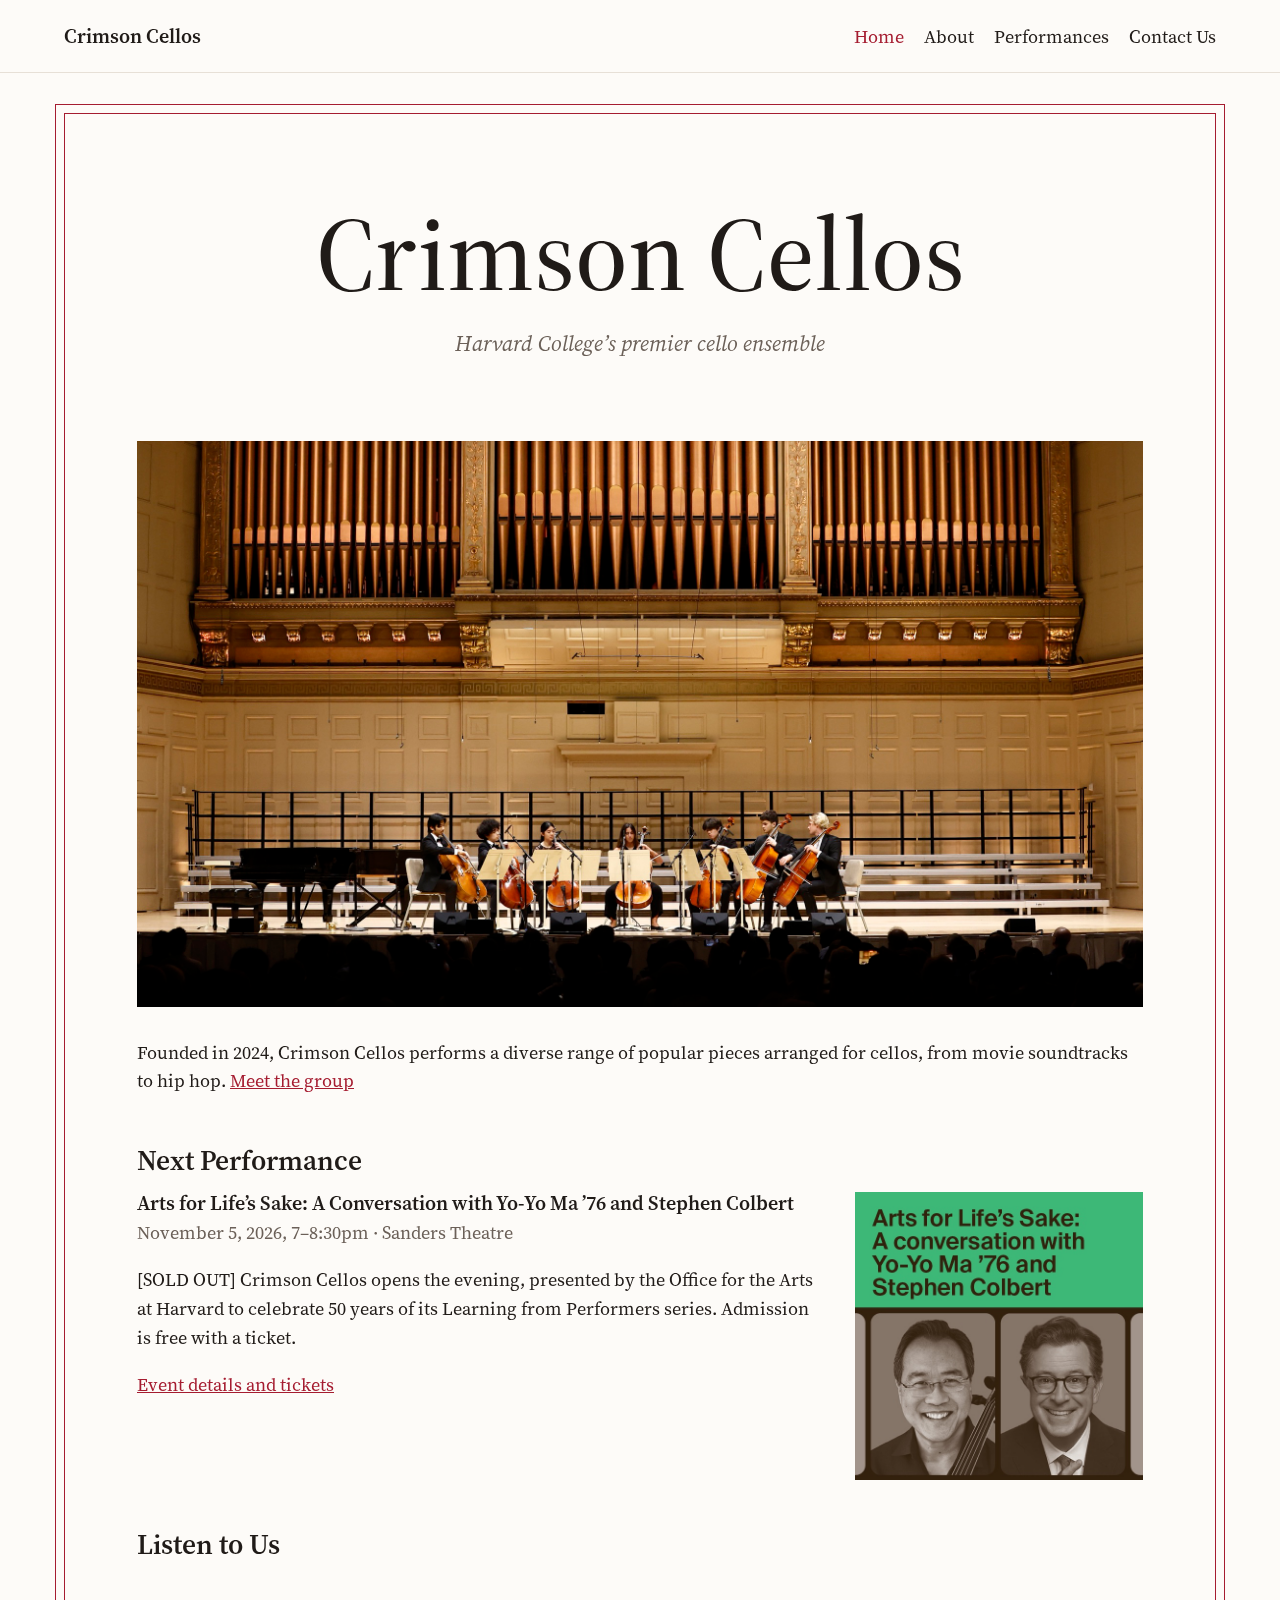
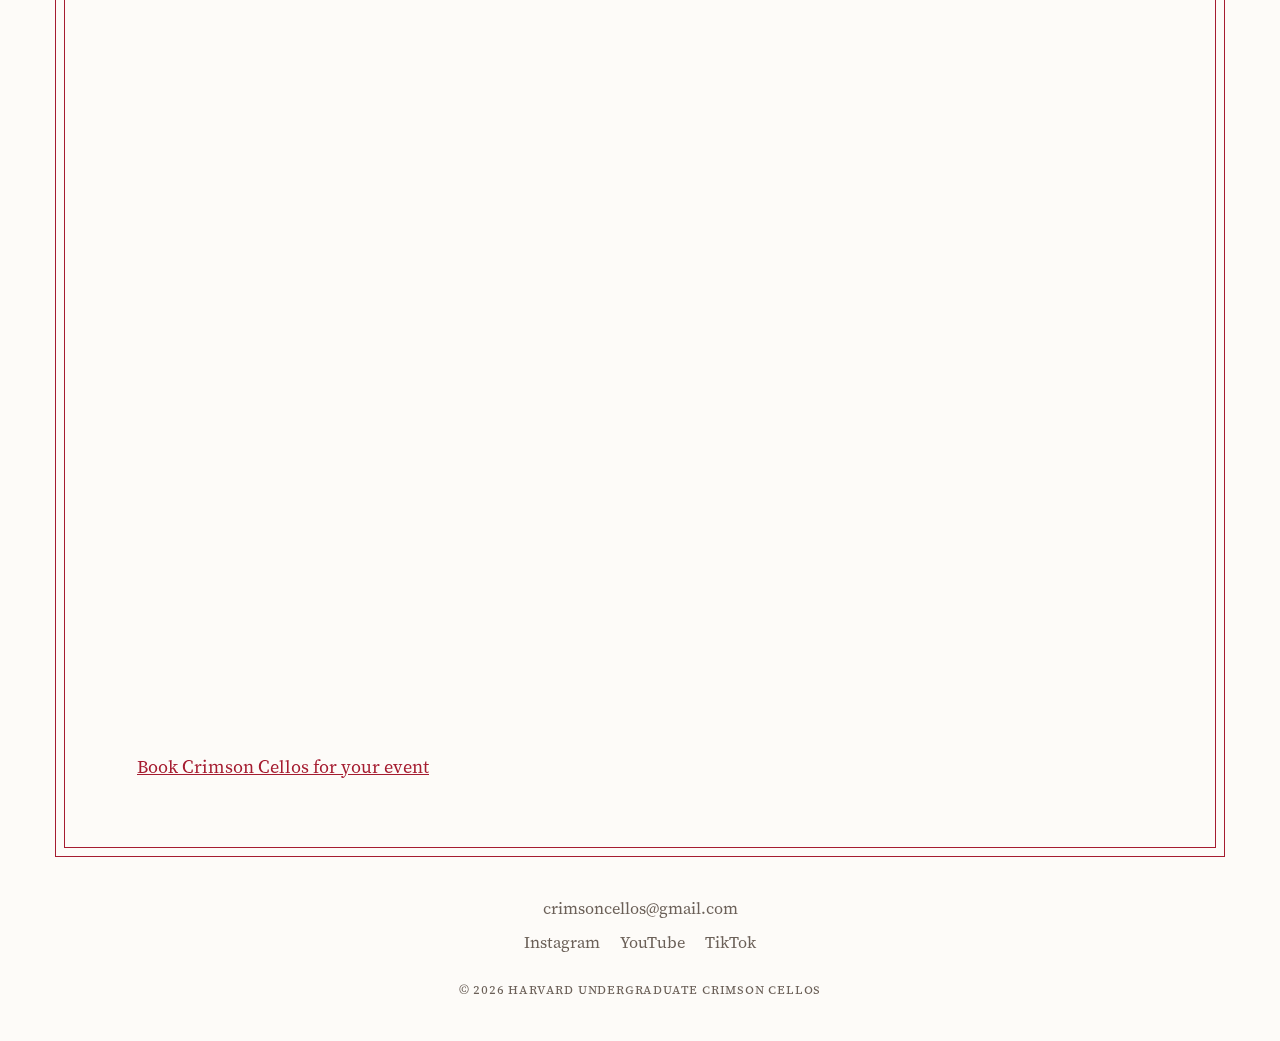
==== index.html @ 6830be43 "initial" ====
<!doctype html>
<html lang="en-US">
  <head>
    <meta charset="utf-8" />
    <meta name="viewport" content="width=device-width, initial-scale=1" />
    <title>Crimson Cellos</title>
    <meta
      name="description"
      content="Crimson Cellos is Harvard College’s premier cello ensemble, performing popular music arranged for cellos."
    />
    <meta property="og:title" content="Crimson Cellos" />
    <meta property="og:image" content="https://crimsoncellos.com/images/og.jpg" />
    <link rel="icon" href="favicon.svg" />
    <link rel="stylesheet" href="style.css" />
  </head>
  <body>
    <a href="#main">Skip to main content</a>

    <header>
      <a href="index.html">Crimson Cellos</a>
      <nav aria-label="Main">
        <ul>
          <li><a href="index.html" aria-current="page">Home</a></li>
          <li><a href="about.html">About</a></li>
          <li><a href="performances.html">Performances</a></li>
          <li><a href="contact-us.html">Contact Us</a></li>
        </ul>
      </nav>
    </header>

    <main id="main">
      <section id="hero">
        <hgroup>
          <h1>Crimson Cellos</h1>
          <p>Harvard College’s premier cello ensemble</p>
        </hgroup>
        <img
          src="images/hero.jpg"
          alt="Crimson Cellos performing on stage at Symphony Hall in Boston."
          width="2048"
          height="1152"
          fetchpriority="high"
        />
      </section>

      <p>
        Founded in 2024, Crimson Cellos performs a diverse range of popular
        pieces arranged for cellos, from movie soundtracks to hip hop.
        <a href="about.html">Meet the group</a>
      </p>

      <section aria-labelledby="next">
        <h2 id="next">Next Performance</h2>
        <article aria-labelledby="arts-for-lifes-sake-2026">
          <img
            src="images/arts-for-lifes-sake.jpg"
            alt="Event poster with portraits of Yo-Yo Ma and Stephen Colbert."
            width="600"
            height="600"
            loading="lazy"
          />
          <h3 id="arts-for-lifes-sake-2026">
            Arts for Life’s Sake: A Conversation with Yo-Yo Ma ’76 and Stephen
            Colbert
          </h3>
          <p>
            November 5, 2026,
            <time datetime="2026-11-05T19:00">7</time>–<time
              datetime="2026-11-05T20:30"
              >8:30pm</time
            >
            · Sanders Theatre
          </p>
          <p>
            [SOLD OUT] Crimson Cellos opens the evening, presented by the Office
            for the Arts at Harvard to celebrate 50 years of its Learning from
            Performers series. Admission is free with a ticket.
          </p>
          <p>
            <a
              href="https://events.college.harvard.edu/ofa/event/225033-office-for-the-arts-at-harvard-presents-arts-for"
              >Event details and tickets</a
            >
          </p>
        </article>
      </section>

      <section aria-labelledby="listen">
        <h2 id="listen">Listen to Us</h2>
        <iframe
          src="https://www.youtube.com/embed/4BER22FmV7s"
          title="Crimson Cellos performance video"
          loading="lazy"
          allowfullscreen
        ></iframe>
        <iframe
          src="https://www.youtube.com/embed/Vv7nDW6ymEs"
          title="Crimson Cellos performance video"
          loading="lazy"
          allowfullscreen
        ></iframe>
      </section>

      <p>
        <a href="contact-us.html#events">Book Crimson Cellos for your event</a>
      </p>
    </main>

    <footer>
      <address>
        <a href="mailto:crimsoncellos@gmail.com">crimsoncellos@gmail.com</a>
      </address>
      <nav aria-label="Social media">
        <ul>
          <li><a href="https://www.instagram.com/crimsoncellos/">Instagram</a></li>
          <li><a href="https://www.youtube.com/@CrimsonCellos">YouTube</a></li>
          <li><a href="https://www.tiktok.com/@crimsoncellos">TikTok</a></li>
        </ul>
      </nav>
      <p><small>© 2026 Harvard Undergraduate Crimson Cellos</small></p>
    </footer>
  </body>
</html>
---- style.css ----
@font-face {
  font-family: "Source Serif 4";
  src: url("fonts/SourceSerif4-Roman.woff2") format("woff2");
  font-weight: 200 900;
  font-style: normal;
  font-display: swap;
}

@font-face {
  font-family: "Source Serif 4";
  src: url("fonts/SourceSerif4-Italic.woff2") format("woff2");
  font-weight: 200 900;
  font-style: italic;
  font-display: swap;
}

:root {
  --edge: max(0.75rem, 50% - 36rem);
  --bg: #fdfbf8;
  --fg: #201b18;
  --muted: #6b6058;
  --accent: #a51c30;
  --rule: #e7e0d7;
}

body {
  display: grid;
  grid-template-rows: auto 1fr auto;
  min-height: 100dvh;
  margin: 0;
  background: var(--bg);
  color: var(--fg);
  font:
    1.125rem/1.6 "Source Serif 4",
    Georgia,
    serif;
}

h1,
h2,
h3 {
  font-weight: 600;
  line-height: 1.15;
}

h1 {
  margin-block: 3rem 1.5rem;
  font-size: clamp(2.25rem, 6vw, 3.5rem);
}

h2 {
  margin-block: 3rem 1rem;
  font-size: 1.75rem;
}

h3 {
  font-size: 1.25rem;
}

a {
  color: var(--accent);
}

img {
  display: block;
  max-width: 100%;
  height: auto;
}

iframe {
  display: block;
  width: 100%;
  max-width: 40rem;
  aspect-ratio: 16 / 9;
  margin-block: 1.5rem;
  border: 0;
}

dt,
.members hgroup p {
  color: var(--muted);
  font-variant-caps: all-small-caps;
  letter-spacing: 0.05em;
}

dd {
  margin: 0 0 0.75rem;
}

body > a[href="#main"] {
  position: absolute;
  left: -100vw;
}

body > a[href="#main"]:focus {
  left: 0;
  padding: 0.5rem 1rem;
  background: var(--bg);
}

body > header {
  display: flex;
  flex-wrap: wrap;
  align-items: baseline;
  justify-content: space-between;
  gap: 0.5rem 2rem;
  padding: 1.25rem var(--edge);
  border-bottom: 1px solid var(--rule);
}

body > header > a {
  color: inherit;
  font-size: 1.25rem;
  font-weight: 600;
  text-decoration: none;
}

body > footer {
  display: grid;
  justify-items: center;
  gap: 0.5rem;
  margin-top: 1.5rem;
  padding: 1.5rem var(--edge) 2.5rem;
  color: var(--muted);
  font-size: 1rem;
  text-align: center;
}

body > footer a {
  color: inherit;
  text-decoration: none;
}

body > footer a:hover {
  color: var(--accent);
}

body > footer ul {
  justify-content: center;
}

body > footer p {
  margin: 0.75rem 0 0;
  font-variant-caps: all-small-caps;
  letter-spacing: 0.05em;
}

address {
  font-style: normal;
}

nav ul {
  display: flex;
  flex-wrap: wrap;
  gap: 0.25rem 1.25rem;
  margin: 0;
  padding: 0;
  list-style: none;
}

nav a {
  color: inherit;
  text-decoration: none;
}

nav a:hover,
nav [aria-current="page"] {
  color: var(--accent);
}

main {
  margin: 2.5rem var(--edge) 0;
  padding-bottom: 3rem;
  border: 1px solid var(--accent);
  outline: 1px solid var(--accent);
  outline-offset: 0.5rem;
}

main > * {
  margin-inline: clamp(1.5rem, 7vw, 4.5rem);
}

#hero {
  margin-bottom: 2rem;
  text-align: center;
}

#hero hgroup {
  padding: clamp(2.5rem, 7vw, 5rem) 1rem;
}

#hero h1 {
  margin: 0;
  font-size: clamp(3rem, 10vw, 6.5rem);
  font-weight: 500;
}

#hero p {
  margin: 0.75rem auto 0;
  color: var(--muted);
  font-size: 1.375rem;
  font-style: italic;
}

#hero img {
  width: 100%;
}

article + article {
  margin-top: 2.5rem;
  padding-top: 1.5rem;
  border-top: 1px solid var(--rule);
}

article h3 {
  margin: 0;
}

article h3 + p {
  margin-top: 0.25rem;
  color: var(--muted);
}

article {
  display: flow-root;
}

article img {
  float: right;
  width: min(18rem, 40%);
  margin-left: 2rem;
}

.members {
  display: grid;
  grid-template-columns: repeat(auto-fill, minmax(14rem, 1fr));
  gap: 2.5rem 2rem;
  padding: 0;
  list-style: none;
}

.members img {
  width: 100%;
}

.members h3 {
  margin: 1rem 0 0;
}

.members hgroup p {
  margin: 0;
  color: var(--accent);
  font-size: 0.9375rem;
}

.members li > p {
  margin: 0.75rem 0 0;
  font-size: 1rem;
  font-style: italic;
}
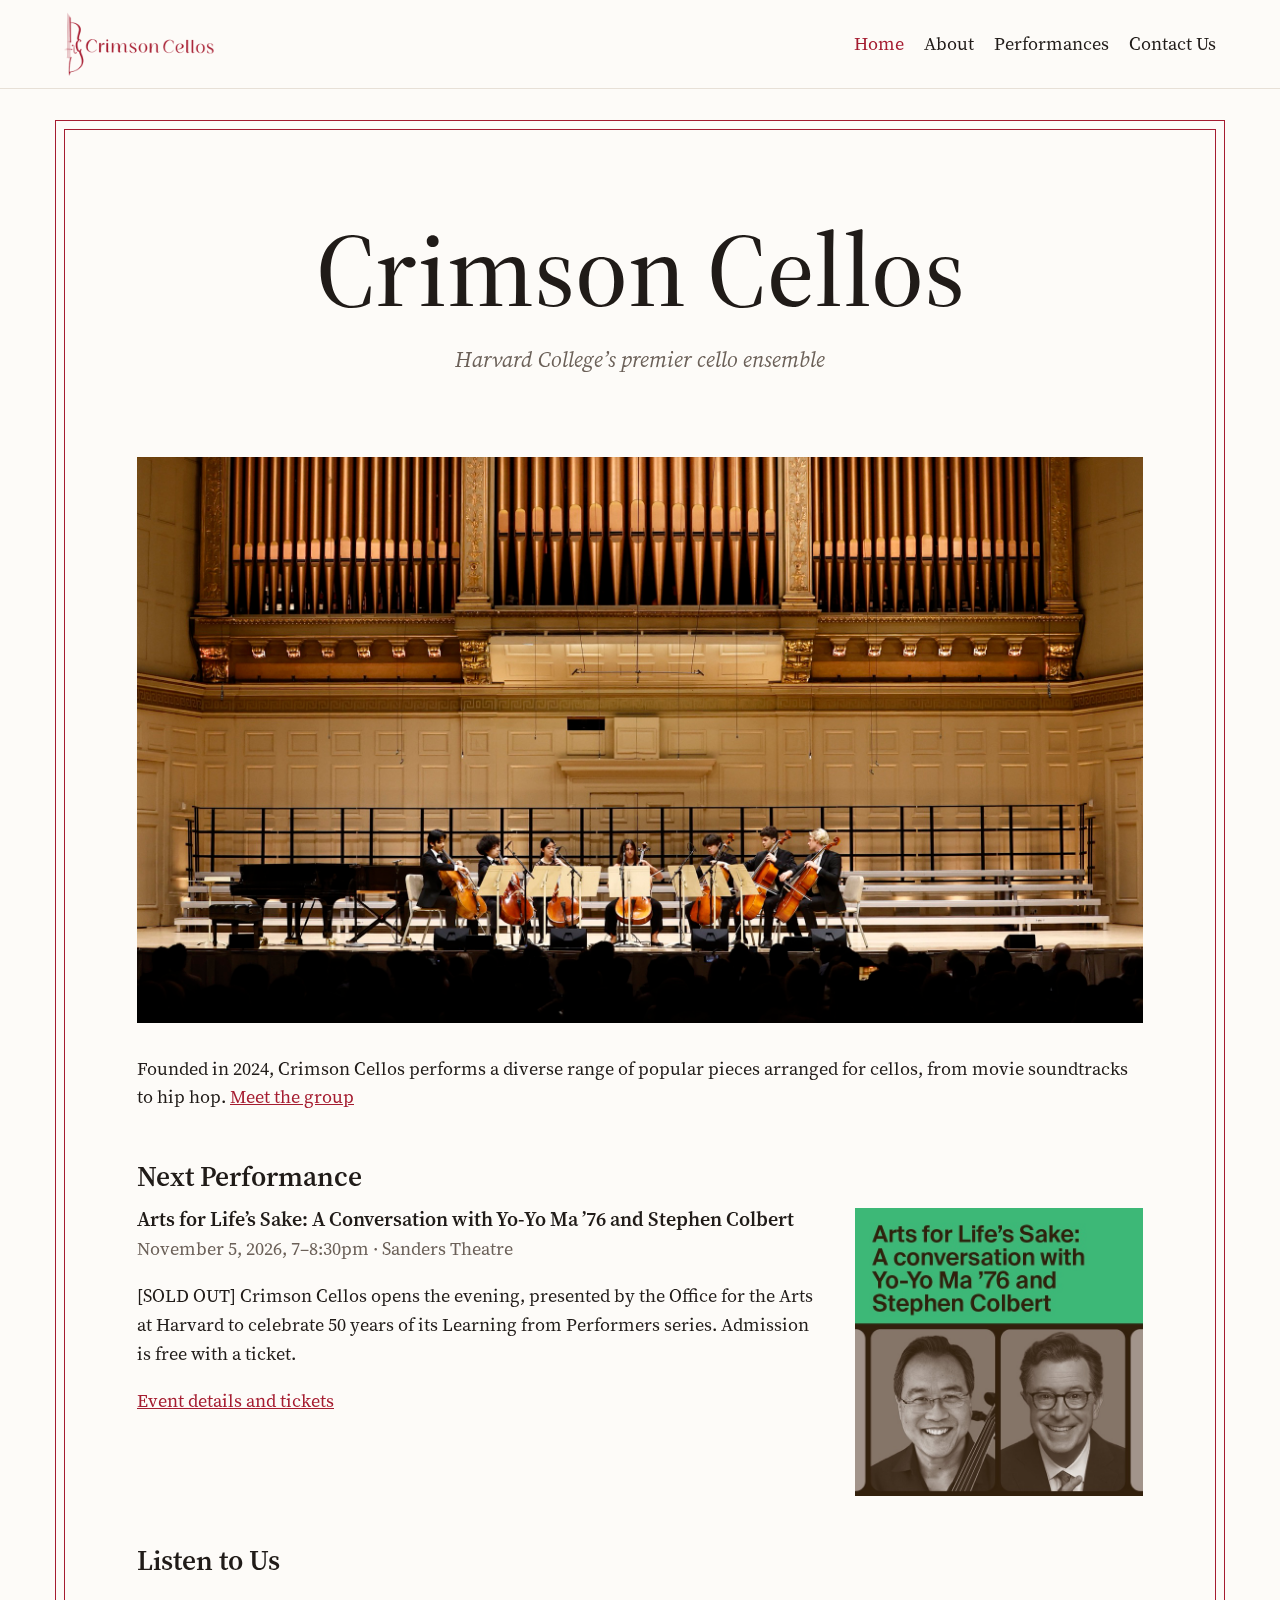
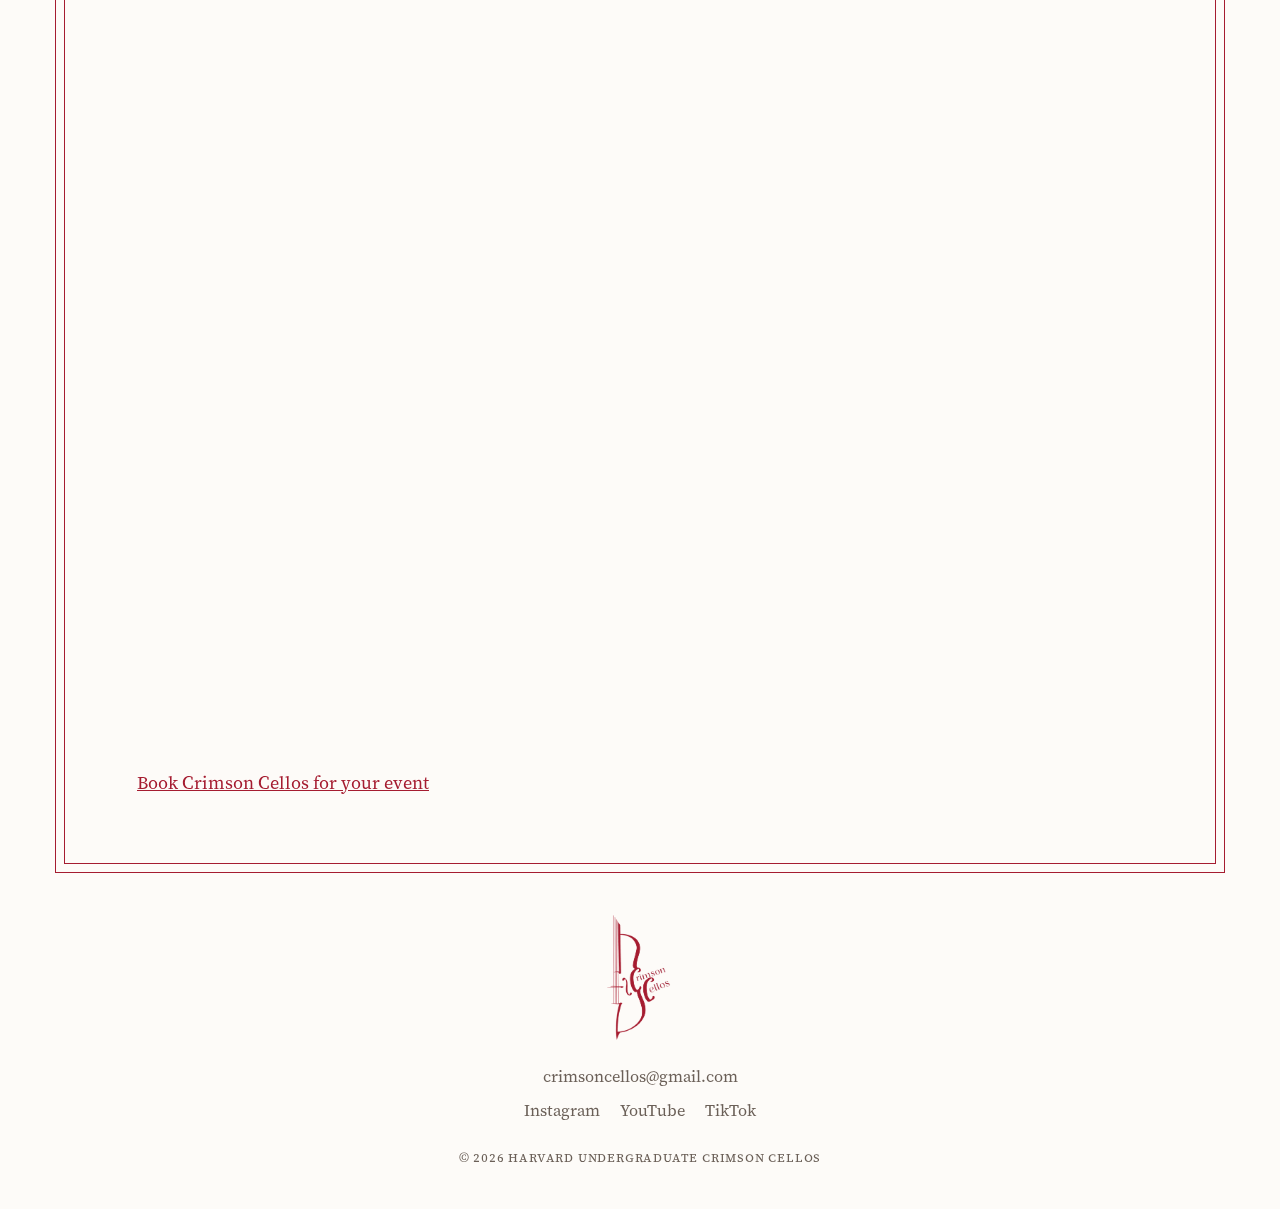
==== commit c3b6cb06: "update logos" ====
--- a/index.html
+++ b/index.html
@@ -10,14 +10,16 @@
     />
     <meta property="og:title" content="Crimson Cellos" />
     <meta property="og:image" content="https://crimsoncellos.com/images/og.jpg" />
-    <link rel="icon" href="favicon.svg" />
+    <link rel="icon" href="favicon.png" />
     <link rel="stylesheet" href="style.css" />
   </head>
   <body>
     <a href="#main">Skip to main content</a>
 
     <header>
-      <a href="index.html">Crimson Cellos</a>
+      <a href="index.html"
+        ><img src="images/logo.png" alt="Crimson Cellos" width="376" height="160"
+      /></a>
       <nav aria-label="Main">
         <ul>
           <li><a href="index.html" aria-current="page">Home</a></li>
@@ -107,6 +109,13 @@
     </main>
 
     <footer>
+      <img
+        src="images/logo-vertical.png"
+        alt=""
+        width="371"
+        height="720"
+        loading="lazy"
+      />
       <address>
         <a href="mailto:crimsoncellos@gmail.com">crimsoncellos@gmail.com</a>
       </address>
--- a/style.css
+++ b/style.css
@@ -16,6 +16,7 @@
 
 :root {
   --edge: max(0.75rem, 50% - 36rem);
+  --inset: clamp(1.5rem, 7vw, 4.5rem);
   --bg: #fdfbf8;
   --fg: #201b18;
   --muted: #6b6058;
@@ -101,18 +102,16 @@
 body > header {
   display: flex;
   flex-wrap: wrap;
-  align-items: baseline;
+  align-items: center;
   justify-content: space-between;
   gap: 0.5rem 2rem;
-  padding: 1.25rem var(--edge);
+  padding: 0.75rem var(--edge);
   border-bottom: 1px solid var(--rule);
 }
 
-body > header > a {
-  color: inherit;
-  font-size: 1.25rem;
-  font-weight: 600;
-  text-decoration: none;
+body > header img {
+  width: auto;
+  height: 4rem;
 }
 
 body > footer {
@@ -126,6 +125,12 @@
   text-align: center;
 }
 
+body > footer img {
+  width: auto;
+  height: 8rem;
+  margin-bottom: 1rem;
+}
+
 body > footer a {
   color: inherit;
   text-decoration: none;
@@ -177,7 +182,11 @@
 }
 
 main > * {
-  margin-inline: clamp(1.5rem, 7vw, 4.5rem);
+  margin-inline: var(--inset);
+}
+
+main > img {
+  width: calc(100% - 2 * var(--inset));
 }
 
 #hero {
@@ -202,7 +211,7 @@
   font-style: italic;
 }
 
-#hero img {
+#hero > img {
   width: 100%;
 }
 
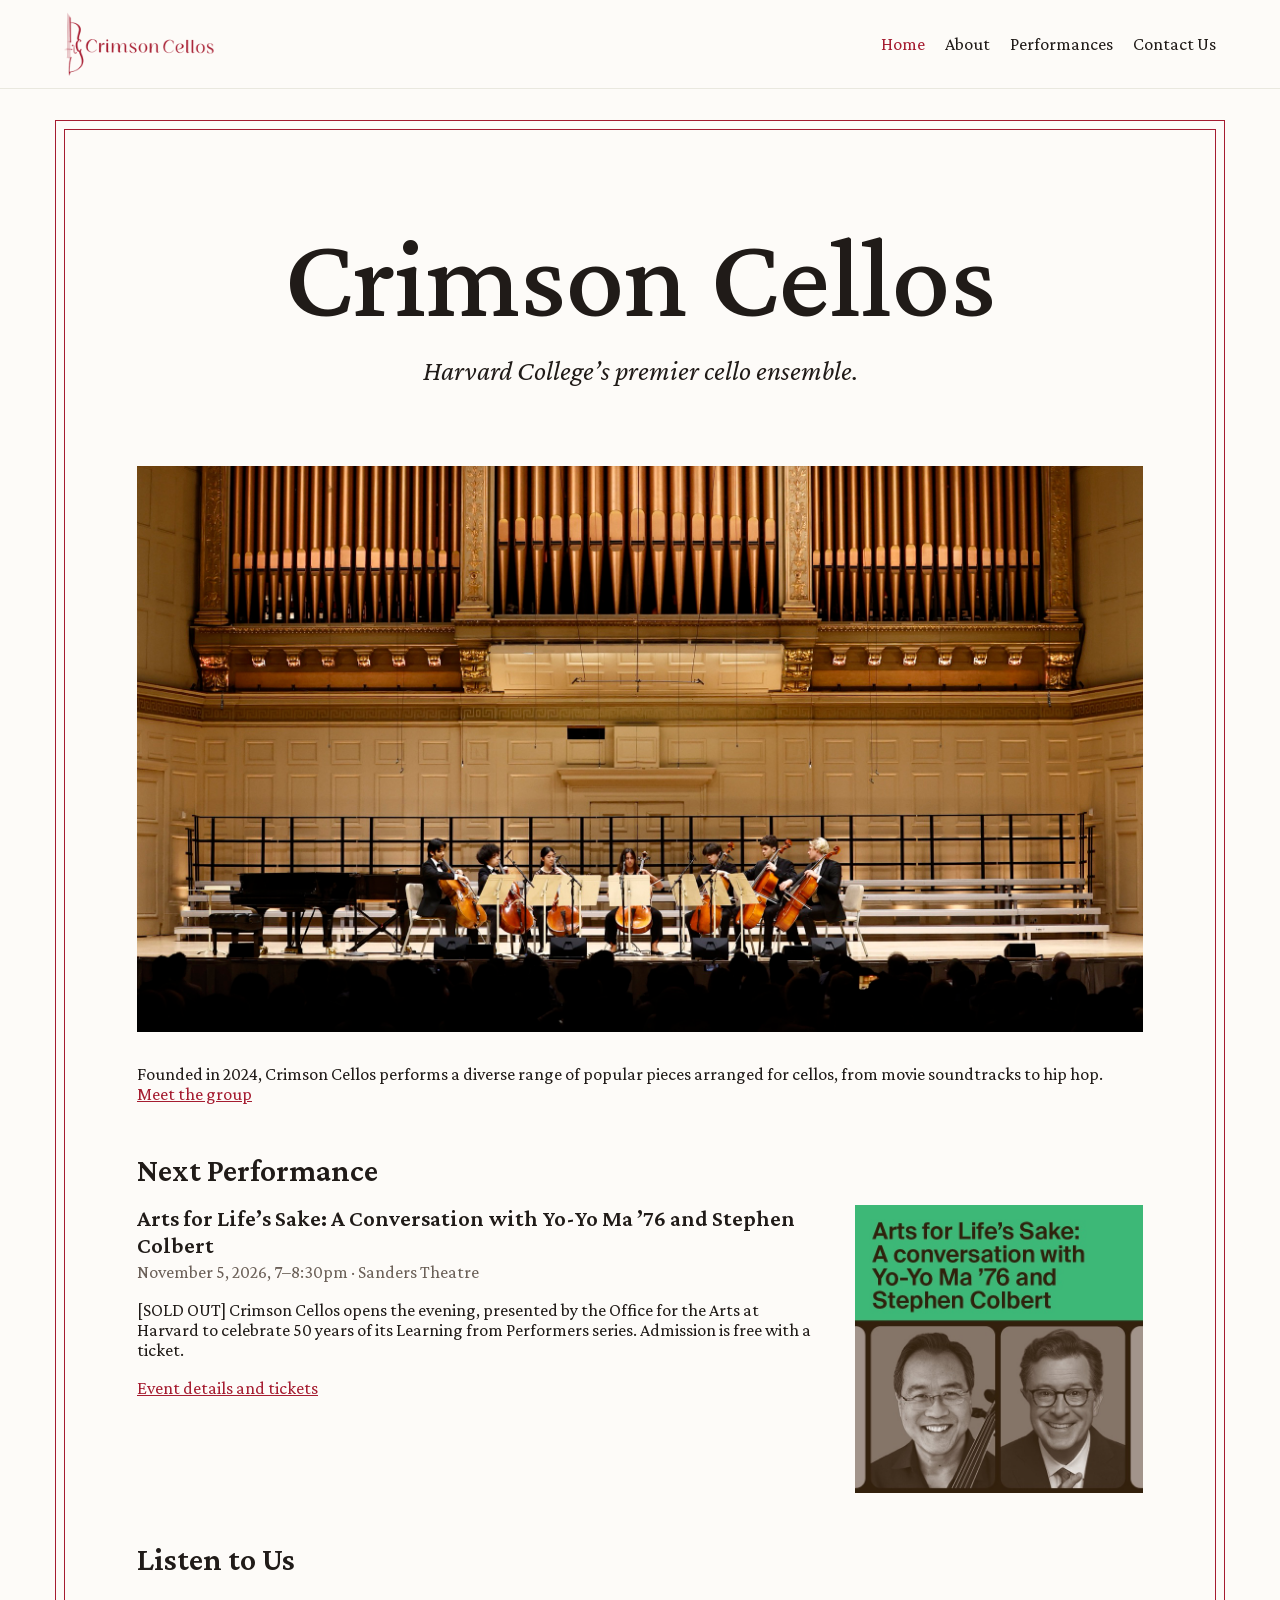
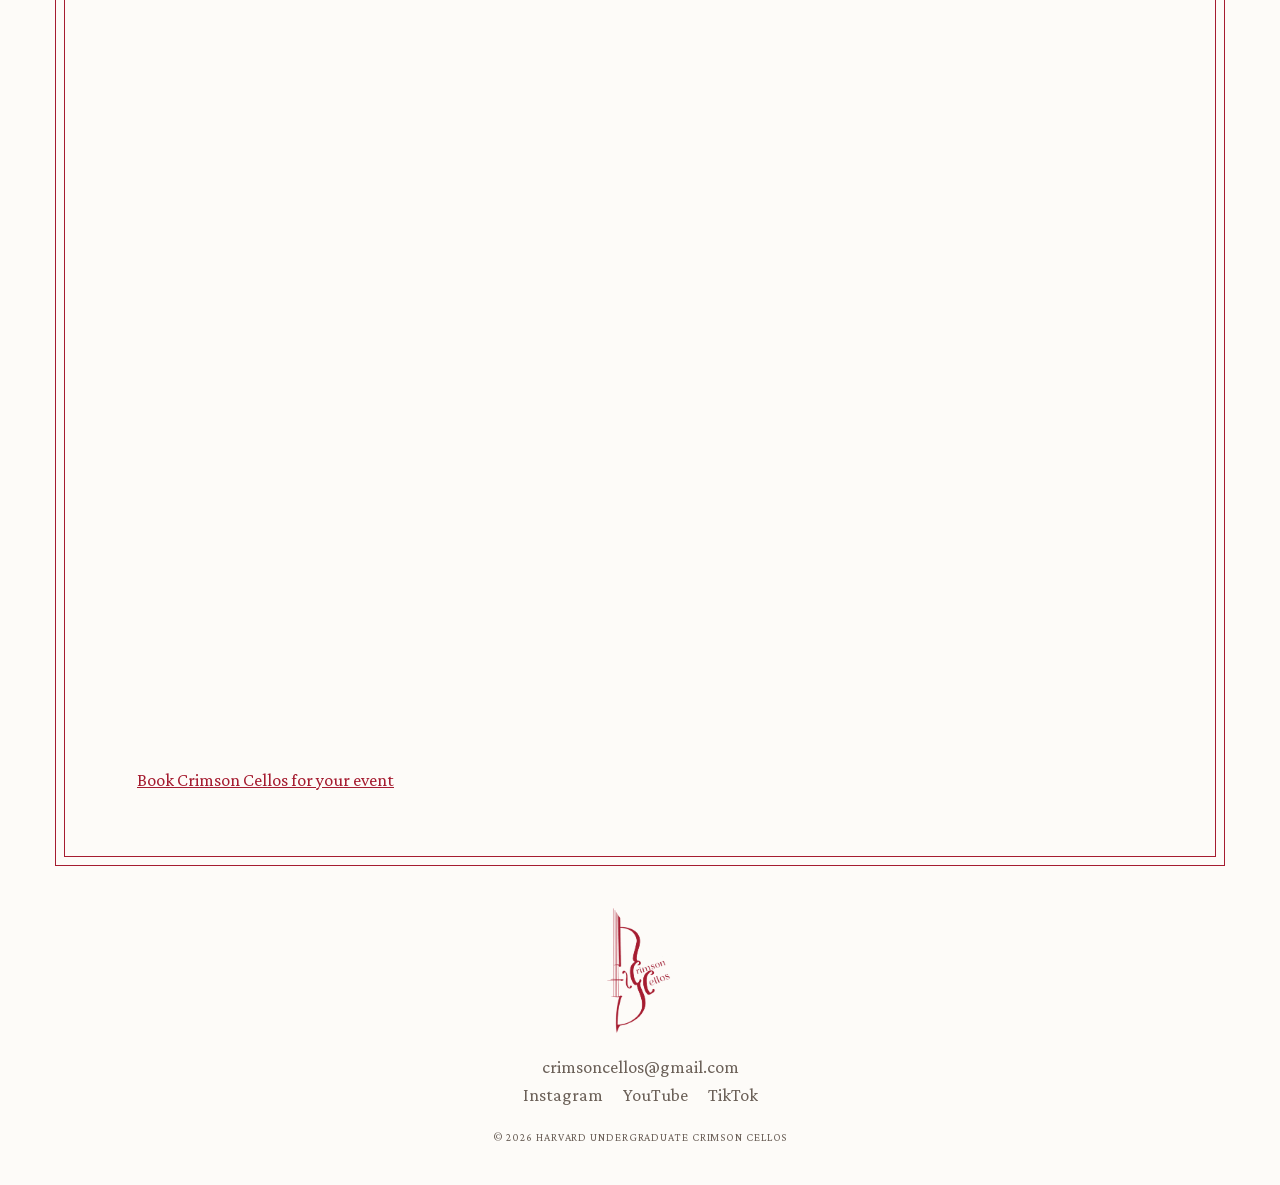
==== commit de53a3c2: "mroe stuff" ====
--- a/index.html
+++ b/index.html
@@ -9,7 +9,10 @@
       content="Crimson Cellos is Harvard College’s premier cello ensemble, performing popular music arranged for cellos."
     />
     <meta property="og:title" content="Crimson Cellos" />
-    <meta property="og:image" content="https://crimsoncellos.com/images/og.jpg" />
+    <meta
+      property="og:image"
+      content="https://crimsoncellos.com/images/og.jpg"
+    />
     <link rel="icon" href="favicon.png" />
     <link rel="stylesheet" href="style.css" />
   </head>
@@ -18,7 +21,11 @@
 
     <header>
       <a href="index.html"
-        ><img src="images/logo.png" alt="Crimson Cellos" width="376" height="160"
+        ><img
+          src="images/logo.png"
+          alt="Crimson Cellos"
+          width="376"
+          height="160"
       /></a>
       <nav aria-label="Main">
         <ul>
@@ -34,7 +41,7 @@
       <section id="hero">
         <hgroup>
           <h1>Crimson Cellos</h1>
-          <p>Harvard College’s premier cello ensemble</p>
+          <p>Harvard College’s premier cello ensemble.</p>
         </hgroup>
         <img
           src="images/hero.jpg"
@@ -121,7 +128,9 @@
       </address>
       <nav aria-label="Social media">
         <ul>
-          <li><a href="https://www.instagram.com/crimsoncellos/">Instagram</a></li>
+          <li>
+            <a href="https://www.instagram.com/crimsoncellos/">Instagram</a>
+          </li>
           <li><a href="https://www.youtube.com/@CrimsonCellos">YouTube</a></li>
           <li><a href="https://www.tiktok.com/@crimsoncellos">TikTok</a></li>
         </ul>
--- a/style.css
+++ b/style.css
@@ -1,14 +1,14 @@
 @font-face {
-  font-family: "Source Serif 4";
-  src: url("fonts/SourceSerif4-Roman.woff2") format("woff2");
+  font-family: "Crimson Pro";
+  src: url("fonts/CrimsonPro-Roman.woff2") format("woff2");
   font-weight: 200 900;
   font-style: normal;
   font-display: swap;
 }
 
 @font-face {
-  font-family: "Source Serif 4";
-  src: url("fonts/SourceSerif4-Italic.woff2") format("woff2");
+  font-family: "Crimson Pro";
+  src: url("fonts/CrimsonPro-Italic.woff2") format("woff2");
   font-weight: 200 900;
   font-style: italic;
   font-display: swap;
@@ -21,7 +21,7 @@
   --fg: #201b18;
   --muted: #6b6058;
   --accent: #a51c30;
-  --rule: #e7e0d7;
+  --rule: #e9e8df;
 }
 
 body {
@@ -31,10 +31,8 @@
   margin: 0;
   background: var(--bg);
   color: var(--fg);
-  font:
-    1.125rem/1.6 "Source Serif 4",
-    Georgia,
-    serif;
+  font-family: "Crimson Pro", Georgia, serif;
+  font-size: 1.125rem;
 }
 
 h1,
@@ -46,16 +44,16 @@
 
 h1 {
   margin-block: 3rem 1.5rem;
-  font-size: clamp(2.25rem, 6vw, 3.5rem);
+  font-size: clamp(2.5rem, 6.5vw, 3.875rem);
 }
 
 h2 {
   margin-block: 3rem 1rem;
-  font-size: 1.75rem;
+  font-size: 2rem;
 }
 
 h3 {
-  font-size: 1.25rem;
+  font-size: 1.4375rem;
 }
 
 a {
@@ -121,7 +119,7 @@
   margin-top: 1.5rem;
   padding: 1.5rem var(--edge) 2.5rem;
   color: var(--muted);
-  font-size: 1rem;
+  font-size: 1.125rem;
   text-align: center;
 }
 
@@ -200,14 +198,13 @@
 
 #hero h1 {
   margin: 0;
-  font-size: clamp(3rem, 10vw, 6.5rem);
+  font-size: clamp(3.25rem, 10.5vw, 7.25rem);
   font-weight: 500;
 }
 
 #hero p {
   margin: 0.75rem auto 0;
-  color: var(--muted);
-  font-size: 1.375rem;
+  font-size: 1.75rem;
   font-style: italic;
 }
 
@@ -259,11 +256,11 @@
 .members hgroup p {
   margin: 0;
   color: var(--accent);
-  font-size: 0.9375rem;
+  font-size: 1.0625rem;
 }
 
 .members li > p {
   margin: 0.75rem 0 0;
-  font-size: 1rem;
+  font-size: 1.125rem;
   font-style: italic;
 }
